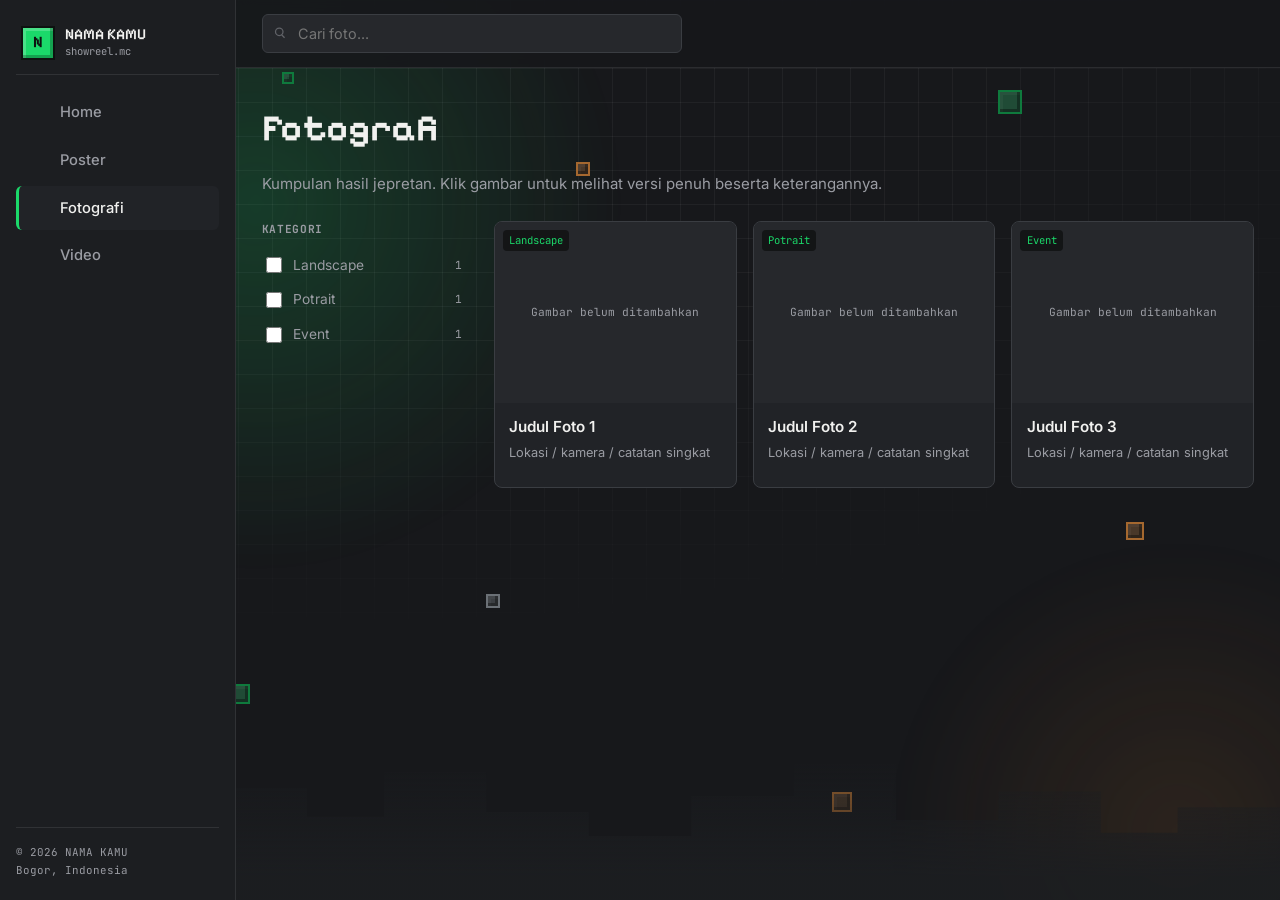
==== fotografi.html @ 1e665760 "Add files via upload" ====
<!DOCTYPE html>
<html lang="id">
<head>
<meta charset="UTF-8">
<meta name="viewport" content="width=device-width, initial-scale=1.0">
<title>Fotografi — Portofolio</title>
<link rel="stylesheet" href="css/style.css">
</head>
<body>

  <div class="bg-decor" aria-hidden="true">
    <div class="bg-grid"></div>
    <div class="bg-glow-drift"><div class="bg-glow" id="bg-glow"></div></div>
    <div class="bg-glow-drift alt"><div class="bg-glow dirt" id="bg-glow-2"></div></div>
    <div class="bg-block g" data-depth="18" style="width:24px;height:24px; top:10%; left:78%;"></div>
    <div class="bg-block d" data-depth="10" style="width:18px;height:18px; top:58%; left:88%; animation-delay:1.5s;"></div>
    <div class="bg-block" data-depth="14" style="width:16px;height:16px; top:30%; left:6%; animation-delay:.8s;"></div>
    <div class="bg-block g" data-depth="8" style="width:20px;height:20px; top:76%; left:18%; animation-delay:2.4s;"></div>
    <div class="bg-block d" data-depth="20" style="width:14px;height:14px; top:18%; left:45%; animation-delay:3.1s;"></div>
    <div class="bg-block s" data-depth="12" style="width:16px;height:16px; top:46%; left:92%; animation-delay:1.1s;"></div>
    <div class="bg-block s sparkle" data-depth="24" style="width:14px;height:14px; top:66%; left:38%; animation-delay:.4s;"></div>
    <div class="bg-block g" data-depth="16" style="width:12px;height:12px; top:8%; left:22%; animation-delay:2s;"></div>
    <div class="bg-block d" data-depth="9" style="width:20px;height:20px; top:88%; left:65%; animation-delay:1.8s;"></div>
    <div class="bg-skyline"></div>
  </div>

  <div class="particle-layer" id="particle-layer"></div>

  <div class="wipe" id="wipe"><span class="wipe-spinner"></span></div>

  <div class="app-shell">
    <aside class="sidebar" id="sidebar"></aside>

    <div class="main">
      <div class="topbar">
        <div class="search-box">
          <span class="ic-search"></span>
          <input type="text" id="photo-search" placeholder="Cari foto...">
        </div>
      </div>

      <div class="content">
        <div class="page-head">
          <h1>Fotografi</h1>
          <p>Kumpulan hasil jepretan. Klik gambar untuk melihat versi penuh beserta keterangannya.</p>
        </div>

        <div class="gallery-layout" style="margin-top:1.6rem;">
          <aside class="filter-rail" id="photo-filters"></aside>
          <div class="card-grid" id="photo-grid"></div>
        </div>
      </div>
    </div>
  </div>

  <div class="lightbox" id="lightbox">
    <div class="lb-stage">
      <button class="lb-close">Tutup ✕</button>
      <button class="lb-nav prev">‹</button>
      <button class="lb-nav next">›</button>
      <img src="" alt="">
      <div class="lb-cap"></div>
    </div>
  </div>

  <script src="js/config.js"></script>
  <script src="js/main.js"></script>
</body>
</html>
---- css/style.css ----
/* =========================================================================
   PORTFOLIO — "INVENTORY" THEME
   Layout terinspirasi Modrinth (sidebar nav, search+filter, card grid,
   hijau khas). Tema visual Minecraft: kartu seperti slot inventory,
   font blocky ala pixel-art, aksen rumput/dirt/stone.
   ========================================================================= */

@import url('https://fonts.googleapis.com/css2?family=Pixelify+Sans:wght@400;500;600;700&family=Inter:wght@400;500;600;700&family=JetBrains+Mono:wght@400;500;700&display=swap');

:root{
  --bg:        #17181b;
  --bg-alt:    #1c1e21;
  --panel:     #212327;
  --slot:      #26282c;
  --slot-line: #3a3d42;
  --line:      rgba(255,255,255,.09);
  --text:      #f1f1ef;
  --muted:     #9a9ca3;

  --green:      #1bd96a;   /* Modrinth green / grass */
  --green-dim:  #0f7a3d;
  --green-glow: rgba(27,217,106,.35);
  --dirt:       #a5682f;   /* minecraft dirt accent */
  --redstone:   #e13c3c;

  --display: 'Pixelify Sans', 'Inter', sans-serif;
  --body: 'Inter', -apple-system, sans-serif;
  --mono: 'JetBrains Mono', monospace;

  --ease: cubic-bezier(.2,.7,.3,1);
  --r: 8px; /* base corner radius, chunky not round */
}

*{ box-sizing:border-box; -webkit-tap-highlight-color: transparent; }
html{ scroll-behavior:smooth; overflow-x:hidden; }

body{
  margin:0;
  background: var(--bg);
  color: var(--text);
  font-family: var(--body);
  line-height:1.55;
  -webkit-font-smoothing:antialiased;
  position: relative;
  overflow-x: hidden;
  width: 100%;
}

/* ---------------------------------------------------------------------
   BACKGROUND — pixel grid + drifting glow + floating blocks
--------------------------------------------------------------------- */
.bg-decor{
  position: fixed; inset:0;
  z-index: -1;
  overflow: hidden;
  pointer-events: none;
}
.bg-grid{
  position:absolute; inset:0;
  background-image:
    linear-gradient(var(--line) 1px, transparent 1px),
    linear-gradient(90deg, var(--line) 1px, transparent 1px);
  background-size: 34px 34px;
  opacity: .55;
  -webkit-mask-image: radial-gradient(ellipse 90% 75% at 30% 0%, #000 45%, transparent 100%);
          mask-image: radial-gradient(ellipse 90% 75% at 30% 0%, #000 45%, transparent 100%);
}
.bg-glow-drift{
  position:absolute;
  width: 60vw; height: 60vw; max-width:900px; max-height:900px;
  left: -10%; top: -20%;
  animation: glow-drift 22s ease-in-out infinite alternate;
  will-change: transform;
}
.bg-glow-drift.alt{
  left:auto; right:-15%; top:auto; bottom:-25%;
  width: 46vw; height:46vw; max-width:640px; max-height:640px;
  animation: glow-drift-alt 26s ease-in-out infinite alternate;
}
.bg-glow{
  position:absolute; inset:0;
  background: radial-gradient(circle, var(--green-glow) 0%, transparent 68%);
  filter: blur(10px);
  opacity: .55;
  will-change: transform;
}
.bg-glow.dirt{
  background: radial-gradient(circle, rgba(165,104,47,.28) 0%, transparent 70%);
}
@keyframes glow-drift{
  0%{ transform: translate(0,0) scale(1); }
  100%{ transform: translate(8vw, 10vh) scale(1.12); }
}
@keyframes glow-drift-alt{
  0%{ transform: translate(0,0) scale(1); }
  100%{ transform: translate(-6vw,-8vh) scale(1.15); }
}

/* skyline — jagged blocky terrain silhouette pinned to the bottom */
.bg-skyline{
  position:absolute; left:0; right:0; bottom:0;
  height: 160px;
  background: linear-gradient(180deg, transparent, var(--bg-alt) 85%);
  opacity:.9;
  clip-path: polygon(
    0% 100%, 0% 55%, 6% 55%, 6% 40%, 12% 40%, 12% 62%, 18% 62%, 18% 30%,
    24% 30%, 24% 48%, 30% 48%, 30% 20%, 38% 20%, 38% 45%, 46% 45%, 46% 60%,
    54% 60%, 54% 35%, 62% 35%, 62% 15%, 70% 15%, 70% 50%, 78% 50%, 78% 32%,
    86% 32%, 86% 58%, 92% 58%, 92% 42%, 100% 42%, 100% 100%
  );
}

.bg-block{
  position:absolute;
  border: 2px solid var(--slot-line);
  background: var(--panel);
  box-shadow: inset -3px -3px 0 rgba(0,0,0,.35), inset 3px 3px 0 rgba(255,255,255,.04);
  animation: block-float 7s ease-in-out infinite;
  will-change: transform;
}
.bg-block.g{ background: color-mix(in srgb, var(--green) 22%, var(--panel)); border-color: var(--green-dim); }
.bg-block.d{ background: color-mix(in srgb, var(--dirt) 30%, var(--panel)); border-color: var(--dirt); }
.bg-block.s{ background: color-mix(in srgb, #9aa0a6 22%, var(--panel)); border-color:#6b7076; }
.bg-block.sparkle{ animation: block-float 7s ease-in-out infinite, sparkle 2.6s ease-in-out infinite; }
@keyframes block-float{
  0%, 100%{ transform: translateY(0) rotate(0deg); }
  50%{ transform: translateY(-16px) rotate(4deg); }
}
@keyframes sparkle{
  0%, 100%{ box-shadow: inset -3px -3px 0 rgba(0,0,0,.35), inset 3px 3px 0 rgba(255,255,255,.04), 0 0 0 rgba(93,214,255,0); }
  50%{ box-shadow: inset -3px -3px 0 rgba(0,0,0,.35), inset 3px 3px 0 rgba(255,255,255,.1), 0 0 14px 3px rgba(93,214,255,.55); }
}
@media (max-width: 760px){ .bg-block{ display:none; } .bg-skyline{ height:100px; } }
@media (prefers-reduced-motion: reduce){
  .bg-glow-drift, .bg-block{ animation: none; }
}

/* cursor-trail / click-burst particles (spawned by JS) */
.particle-layer{ position:fixed; inset:0; z-index:9997; pointer-events:none; overflow:hidden; }
.particle{
  position:absolute;
  width:6px; height:6px;
  border: 1px solid rgba(0,0,0,.3);
  opacity: .9;
  animation: particle-pop .6s ease-out forwards;
}
@keyframes particle-pop{
  0%{ transform: translate(0,0) scale(1); opacity:.9; }
  100%{ transform: translate(var(--px,0), var(--py,-24px)) scale(.4); opacity:0; }
}
@media (pointer: coarse){ .particle-layer{ display:none; } }
@media (prefers-reduced-motion: reduce){ .particle-layer{ display:none; } }

img{ max-width:100%; display:block; }
a{ color:inherit; text-decoration:none; }
::selection{ background: var(--green); color:#0d1210; }
button{ font-family:inherit; }

a:focus-visible, button:focus-visible, input:focus-visible{
  outline: 2px solid var(--green);
  outline-offset: 2px;
}

/* quiet page-fade (kept subtle, no big wipe) */
.wipe{
  position: fixed; inset:0; z-index:9998;
  background: var(--bg); opacity:1; pointer-events:none;
  display:flex; align-items:center; justify-content:center;
}
.wipe.reveal{ animation: fade-out .3s ease forwards; }
.wipe.cover{ animation: fade-in .2s ease forwards; }
@keyframes fade-out{ to{ opacity:0; } }
@keyframes fade-in{ from{ opacity:0; } to{ opacity:1; } }

.wipe-spinner{
  width: 34px; height: 34px;
  border: 3px solid var(--slot-line);
  border-top-color: var(--green);
  border-radius: 50%;
  opacity:0;
  animation: spin .7s linear infinite;
}
/* only show the spinner once the cover has had a moment to hold (avoids a flash on fast loads) */
.wipe.cover .wipe-spinner{ animation: spin .7s linear infinite, spinner-appear .5s ease .12s forwards; }
@keyframes spin{ to{ transform: rotate(360deg); } }
@keyframes spinner-appear{ to{ opacity:1; } }

[data-reveal]{
  opacity:0; transform: translateY(14px);
  transition: opacity .5s var(--ease), transform .5s var(--ease);
  transition-delay: var(--d,0s);
}
[data-reveal].in{ opacity:1; transform:translateY(0); }
@media (prefers-reduced-motion: reduce){
  .wipe{ display:none; }
  .wipe-spinner{ display:none; }
  [data-reveal]{ opacity:1; transform:none; transition:none; }
}

/* =========================================================================
   APP SHELL — sidebar + topbar + content, ala Modrinth
   ========================================================================= */
.app-shell{
  display:flex;
  min-height:100vh;
}

/* ---- Sidebar ---- */
.sidebar{
  width: 236px; flex-shrink:0;
  background: var(--bg-alt);
  border-right: 1px solid var(--line);
  display:flex; flex-direction:column;
  position: sticky; top:0; height:100vh;
  padding: 1.3rem 1rem;
}
.sb-brand{
  display:flex; align-items:center; gap:.65rem;
  padding: .3rem .3rem .9rem;
  margin-bottom: .6rem;
  border-bottom: 1px solid var(--line);
}
.sb-brand .sb-logo{
  width: 34px; height:34px;
  background: var(--green);
  border: 2px solid #0d1210;
  box-shadow: inset -3px -3px 0 rgba(0,0,0,.25), inset 3px 3px 0 rgba(255,255,255,.2);
  display:flex; align-items:center; justify-content:center;
  font-family: var(--display); font-weight:700; color:#0d1210; font-size:1rem;
}
.sb-brand .sb-name{
  font-family: var(--display); font-weight:600; font-size:.95rem;
  line-height:1.15;
}
.sb-brand .sb-tag{ font-family: var(--mono); font-size:.66rem; color:var(--muted); }

.sb-nav{ display:flex; flex-direction:column; gap:.25rem; margin-top:.4rem; }
.sb-link{
  display:flex; align-items:center; gap:.7rem;
  padding: .65rem .75rem;
  border-radius: 6px;
  color: var(--muted);
  font-size:.92rem; font-weight:500;
  border-left: 3px solid transparent;
  transition: background .15s ease, color .15s ease, border-color .15s ease;
}
.sb-link .ic{
  width:18px; height:18px; flex-shrink:0;
  background: currentColor;
  -webkit-mask-size: contain; mask-size: contain;
  -webkit-mask-repeat:no-repeat; mask-repeat:no-repeat;
  -webkit-mask-position:center; mask-position:center;
  opacity:.85;
}
.sb-link:hover{ background: var(--panel); color: var(--text); }
.sb-link.active{
  background: var(--panel); color: var(--text);
  border-left-color: var(--green);
}
.sb-link.active .ic{ opacity:1; }
.sb-link .n{ font-family:var(--mono); font-size:.68rem; color:var(--green); margin-right:.1rem; }

.sb-foot{
  margin-top:auto; padding-top:1rem; border-top:1px solid var(--line);
  font-family: var(--mono); font-size:.68rem; color: var(--muted); line-height:1.6;
}

@media (max-width: 860px){
  .app-shell{ flex-direction:column; }
  .sidebar{
    position: sticky; top:0; z-index: 60;
    width:100%; height:auto;
    flex-direction:row; align-items:center; gap:.75rem;
    padding:.7rem .9rem;
    background: rgba(28,30,33,.92);
    backdrop-filter: blur(10px);
  }
  .sb-brand{ border-bottom:0; margin-bottom:0; padding:0; gap:.5rem; flex-shrink:0; }
  .sb-brand .sb-tag{ display:none; }
  .sb-brand .sb-name{ font-size:.82rem; max-width: 30vw; overflow:hidden; text-overflow:ellipsis; white-space:nowrap; }
  .sb-nav{
    flex-direction:row; margin-top:0; flex:1; gap:.15rem;
    overflow-x:auto; scrollbar-width:none;
    -webkit-mask-image: linear-gradient(90deg, transparent, #000 12px, #000 88%, transparent);
            mask-image: linear-gradient(90deg, transparent, #000 12px, #000 88%, transparent);
  }
  .sb-nav::-webkit-scrollbar{ display:none; }
  .sb-link{
    border-left:0; border-bottom:3px solid transparent;
    white-space:nowrap; padding:.55rem .6rem; font-size:.85rem;
  }
  .sb-link .ic{ width:16px; height:16px; }
  .sb-link.active{ border-bottom-color: var(--green); }
  .sb-foot{ display:none; }
}

@media (max-width: 480px){
  .sb-brand .sb-name{ max-width: 26vw; }
  .sb-link .sb-label{ display:none; }
  .sb-link{ padding:.55rem; }
  .sb-link .ic{ width:19px; height:19px; margin:0 auto; }
}

/* ---- Main / topbar ---- */
.main{ flex:1; min-width:0; }
.topbar{
  position: sticky; top:0; z-index:50;
  background: rgba(23,24,27,.9);
  backdrop-filter: blur(10px);
  border-bottom: 1px solid var(--line);
  padding: .9rem 1.6rem;
  display:flex; align-items:center; gap:1rem; flex-wrap:wrap;
}
.search-box{
  flex:1; min-width: 180px; max-width: 420px;
  position:relative;
}
.search-box input{
  width:100%; background: var(--slot);
  border: 1px solid var(--slot-line);
  border-radius: 6px;
  padding: .6rem .8rem .6rem 2.2rem;
  color: var(--text); font-family: var(--body); font-size:.9rem;
  transition: border-color .15s ease;
}
.search-box input:focus{ border-color: var(--green); outline:none; }
.search-box .ic-search{
  position:absolute; left:.7rem; top:50%; transform:translateY(-50%);
  width:15px; height:15px; opacity:.5;
  background: var(--muted);
  -webkit-mask-image: url("data:image/svg+xml;utf8,<svg xmlns='http://www.w3.org/2000/svg' viewBox='0 0 24 24'><path d='M10 4a6 6 0 1 1 0 12 6 6 0 0 1 0-12Zm8.5 15.5-4.4-4.4' stroke='%23000' stroke-width='2' fill='none'/></svg>");
  mask-image: url("data:image/svg+xml;utf8,<svg xmlns='http://www.w3.org/2000/svg' viewBox='0 0 24 24'><path d='M10 4a6 6 0 1 1 0 12 6 6 0 0 1 0-12Zm8.5 15.5-4.4-4.4' stroke='%23000' stroke-width='2' fill='none'/></svg>");
  -webkit-mask-repeat:no-repeat; mask-repeat:no-repeat;
  -webkit-mask-size:contain; mask-size:contain;
}
.topbar-title{
  font-family: var(--mono); font-size:.78rem; color: var(--muted);
}

/* keep topbar pinned right below the sticky mobile nav bar, not overlapping it */
@media (max-width: 860px){
  .topbar{ top: 58px; }
}

.content{ padding: 2rem 1.6rem 4rem; max-width: 1160px; margin:0 auto; }

@media (max-width: 640px){
  .topbar{ padding: .7rem 1rem; }
  .content{ padding: 1.4rem 1rem 3rem; }
}

/* =========================================================================
   HOME — project-header style
   ========================================================================= */
.proj-header{
  display:flex; gap: 2rem; align-items:flex-start;
  padding: 2rem;
  margin-bottom: 2.4rem;
  background: transparent;
  border: 1px solid transparent;
  border-radius: var(--r);
  flex-wrap:wrap;
  position: relative;
  z-index: 1;
  perspective: 900px;
}
.proj-icon{
  width: 340px;
  aspect-ratio: 3 / 4.4;
  flex-shrink:0;
  background: transparent;
  border: 2px solid transparent;
  overflow:hidden; position:relative;
  transform-style: preserve-3d;
  transition: box-shadow .25s ease, border-color .25s ease, transform .35s ease;
  will-change: transform;
}
.proj-icon:hover{
  border-color: var(--green);
  box-shadow: 0 0 0 4px var(--green-glow), 0 12px 32px -8px rgba(0,0,0,.6);
}
.proj-icon img{
  width:100%; height:100%; object-fit:cover; object-position: top center;
  transition: transform .35s var(--ease);
  transform: translateZ(20px) scale(1.02);
  -webkit-mask-image: linear-gradient(to bottom, #000 72%, transparent 100%);
  mask-image: linear-gradient(to bottom, #000 72%, transparent 100%);
}
.proj-icon:hover img{ transform: translateZ(20px) scale(1.07); }
.proj-icon .icon-corner{
  position:absolute; width:14px; height:14px;
  border: 2px solid var(--green);
  opacity:0; transition: opacity .25s ease;
  pointer-events:none;
}
.proj-icon .icon-corner.tl{ top:8px; left:8px; border-right:0; border-bottom:0; }
.proj-icon .icon-corner.tr{ top:8px; right:8px; border-left:0; border-bottom:0; }
.proj-icon .icon-corner.bl{ bottom:8px; left:8px; border-right:0; border-top:0; }
.proj-icon .icon-corner.br{ bottom:8px; right:8px; border-left:0; border-top:0; }
.proj-icon:hover .icon-corner{ opacity:1; }
@media (max-width: 600px){
  .proj-header{ flex-direction:column; align-items:center; text-align:center; gap:1.2rem; padding:1.4rem; }
  .proj-icon{ width: min(280px, 72vw); }
  .proj-info{ min-width:0; width:100%; }
  .proj-desc{ margin-left:auto; margin-right:auto; }
  .stat-row, .action-row{ justify-content:center; }
  .meta-row{ justify-content:center; text-align:left; }
}

.proj-info{ flex:1; min-width:240px; }
.proj-title{
  font-family: var(--display); font-weight:700;
  font-size: clamp(1.9rem, 4vw, 2.7rem);
  line-height:1.15; margin: 0 0 .3rem;
}
.proj-role{
  font-family: var(--mono); color: var(--green); font-size:.88rem; margin-bottom:.8rem;
}
.proj-desc{ color: var(--muted); max-width: 56em; font-size:.98rem; }

.stat-row{ display:flex; gap:1.6rem; margin-top:1.2rem; flex-wrap:wrap; }
.stat{ display:flex; flex-direction:column; }
.stat .stat-num{ font-family: var(--display); font-weight:600; font-size:1.3rem; color:var(--text); }
.stat .stat-label{ font-family: var(--mono); font-size:.7rem; color: var(--muted); text-transform:uppercase; letter-spacing:.05em; }

.action-row{ display:flex; gap:.6rem; margin-top:1.4rem; flex-wrap:wrap; }
.btn{
  display:inline-flex; align-items:center; gap:.5rem;
  padding: .6rem 1.1rem;
  font-size:.88rem; font-weight:600;
  border-radius:6px; border:1px solid transparent;
  transition: filter .15s ease, background .15s ease, border-color .15s ease;
}
.btn-primary{ background: var(--green); color:#0d1210; }
.btn-primary:hover{ filter: brightness(1.08); }
.btn-ghost{ background: var(--panel); border-color: var(--slot-line); color: var(--text); }
.btn-ghost:hover{ border-color: var(--green); color: var(--green); }

/* meta info row (lokasi/status) */
.meta-row{ display:flex; gap:2rem; margin-top:1.4rem; flex-wrap:wrap; }
.meta-item .meta-label{ font-size:.78rem; color:var(--muted); }
.meta-item .meta-value{ font-size:.92rem; font-weight:500; }

/* section headers */
.section-h{
  display:flex; align-items:baseline; justify-content:space-between;
  margin: 2.6rem 0 1.2rem;
}
.section-h h2{
  font-family: var(--display); font-weight:600;
  font-size: 1.3rem; margin:0;
}
.section-h .section-sub{ font-family: var(--mono); font-size:.72rem; color: var(--muted); }

/* categories / tags chip list (software) */
.chip-grid{ display:flex; flex-wrap:wrap; gap:.6rem; }
.chip{
  display:flex; align-items:center; gap:.55rem;
  background: var(--slot); border:1px solid var(--slot-line);
  padding: .5rem .85rem;
  border-radius:6px;
  font-size:.85rem;
  transition: border-color .15s ease, transform .15s ease;
}
.chip:hover{ border-color: var(--green); transform: translateY(-1px); }
.chip img{ width:18px; height:18px; object-fit:contain; }
.chip .ph-logo{
  width:18px; height:18px; border-radius:3px;
  background: var(--panel); color: var(--green);
  display:flex; align-items:center; justify-content:center;
  font-size:.55rem; font-weight:700;
}

/* =========================================================================
   GALLERY LAYOUT — filter rail + card grid (poster/fotografi/video)
   ========================================================================= */
.gallery-layout{ display:flex; gap: 2rem; align-items:flex-start; }

.filter-rail{
  width: 200px; flex-shrink:0;
  position: sticky; top: 5.2rem;
}
.filter-block{ margin-bottom: 1.6rem; }
.filter-block h3{
  font-family: var(--mono); font-size:.7rem; text-transform:uppercase;
  letter-spacing:.06em; color: var(--muted); margin: 0 0 .6rem;
}
.filter-opt{
  display:flex; align-items:center; gap:.55rem;
  padding: .4rem 0;
  font-size:.86rem; cursor:pointer; color: var(--muted);
}
.filter-opt:hover{ color: var(--text); }
.filter-opt input{ accent-color: var(--green); width:16px; height:16px; flex-shrink:0; }
.filter-opt.active{ color: var(--text); }
.filter-opt .fo-count{ margin-left:auto; font-family:var(--mono); font-size:.7rem; color: var(--muted); }

@media (max-width: 860px){
  .gallery-layout{ flex-direction:column; }
  .filter-rail{ width:100%; position:static; }
  .filter-block{ margin-bottom: .8rem; }
  .filter-block > .filter-opts{ display:flex; flex-wrap:wrap; gap:.4rem .7rem; }
  .filter-opt{
    padding: .5rem .7rem;
    background: var(--panel); border:1px solid var(--slot-line); border-radius:6px;
  }
}

.card-grid{
  flex:1; min-width:0;
  display:grid; grid-template-columns: repeat(3, 1fr);
  gap: 1rem;
}
@media (max-width: 980px){ .card-grid{ grid-template-columns: repeat(2,1fr); } }
@media (max-width: 560px){ .card-grid{ grid-template-columns: 1fr; } }

/* inventory-slot card */
.slot-card{
  background: var(--panel);
  border: 1px solid var(--slot-line);
  border-radius: var(--r);
  overflow:hidden;
  cursor: pointer;
  transition: border-color .18s ease, box-shadow .18s ease, transform .18s ease;
}
.slot-card:hover{
  border-color: var(--green);
  box-shadow: 0 0 0 3px var(--green-glow);
  transform: translateY(-2px);
}
.slot-thumb{
  position:relative; aspect-ratio: 4/3;
  background: var(--slot);
  overflow:hidden;
}
.slot-thumb img{
  width:100%; height:100%; object-fit:cover;
  transition: transform .4s var(--ease);
}
.slot-card:hover .slot-thumb img{ transform: scale(1.06); }
.slot-thumb .slot-tag{
  position:absolute; top:.5rem; left:.5rem;
  font-family: var(--mono); font-size:.66rem;
  background: rgba(13,14,15,.72); padding:.15rem .4rem; border-radius:4px;
  color: var(--green);
}
.slot-body{ padding: .8rem .9rem .95rem; }
.slot-title{ font-weight:600; font-size:.95rem; margin-bottom:.25rem; }
.slot-sub{ color: var(--muted); font-size:.8rem; }
.slot-foot{ display:flex; gap:.4rem; margin-top:.55rem; flex-wrap:wrap; }
.pill{
  font-family: var(--mono); font-size:.66rem;
  background: var(--slot); border:1px solid var(--slot-line);
  padding: .18rem .5rem; border-radius:4px; color: var(--muted);
}

/* video-specific play overlay */
.slot-thumb .play-btn{ position:absolute; inset:0; display:flex; align-items:center; justify-content:center; }
.play-btn span{
  width:46px; height:46px; border-radius:50%;
  background: rgba(13,14,15,.55); border: 2px solid var(--green);
  display:flex; align-items:center; justify-content:center;
  transition: transform .2s ease, background .2s ease;
}
.slot-card:hover .play-btn span{ transform: scale(1.08); background: rgba(27,217,106,.9); }
.play-btn span::before{
  content:""; border-style:solid; border-width:7px 0 7px 11px;
  border-color: transparent transparent transparent #0d1210;
  margin-left:3px;
}

/* empty state */
.empty-state{
  grid-column: 1/-1;
  border: 1px dashed var(--slot-line);
  background: var(--panel);
  padding: 3rem 1.5rem; text-align:center;
  color: var(--muted); font-family: var(--mono); font-size:.85rem;
}
.empty-state b{ color: var(--text); }

/* =========================================================================
   LIGHTBOX / VIDEO MODAL
   ========================================================================= */
.lightbox{
  position: fixed; inset:0; z-index:700;
  background: rgba(10,11,12,.94);
  display:flex; align-items:center; justify-content:center;
  padding: 2rem; opacity:0; pointer-events:none;
  transition: opacity .25s ease;
}
.lightbox.open{ opacity:1; pointer-events:auto; }
.lightbox .lb-stage{ position:relative; transform: scale(.95); transition: transform .25s var(--ease); }
.lightbox.open .lb-stage{ transform: scale(1); }
.lightbox img{ max-height:82vh; max-width:88vw; object-fit:contain; border:2px solid var(--slot-line); border-radius: var(--r); }
.lightbox .lb-close{
  position:absolute; top:1.3rem; right:1.5rem;
  font-family: var(--mono); font-size:.78rem;
  color: var(--text); border:1px solid var(--slot-line);
  background: var(--panel); padding:.5rem .8rem; cursor:pointer; border-radius:6px;
}
.lightbox .lb-nav{
  position:absolute; top:50%; transform: translateY(-50%);
  font-family: var(--mono); font-size:1.3rem;
  color: var(--text); background: var(--panel);
  border: 1px solid var(--slot-line); width:42px; height:42px; border-radius:6px;
  display:flex; align-items:center; justify-content:center; cursor:pointer;
}
.lb-nav.prev{ left:-3.4rem; } .lb-nav.next{ right:-3.4rem; }
@media (max-width: 900px){ .lb-nav.prev{ left:.5rem; } .lb-nav.next{ right:.5rem; } }
.lightbox .lb-cap{
  position:absolute; bottom:-2.3rem; left:0; right:0; text-align:center;
  font-family: var(--mono); color: var(--muted); font-size:.8rem;
}

.video-modal{
  position: fixed; inset:0; z-index:700;
  background: rgba(10,11,12,.95);
  display:flex; align-items:center; justify-content:center;
  padding: 2rem; opacity:0; pointer-events:none;
  transition: opacity .25s ease;
}
.video-modal.open{ opacity:1; pointer-events:auto; }
.video-modal .vm-inner{ width:min(920px,100%); transform: scale(.96); transition: transform .25s var(--ease); }
.video-modal.open .vm-inner{ transform: scale(1); }
.video-modal video, .video-modal iframe{
  width:100%; aspect-ratio:16/9; border:2px solid var(--slot-line); border-radius: var(--r); background:#000;
}
.video-modal .lb-close{
  position:absolute; top:1.3rem; right:1.5rem;
  font-family: var(--mono); font-size:.78rem;
  color: var(--text); border:1px solid var(--slot-line);
  background: var(--panel); padding:.5rem .8rem; cursor:pointer; border-radius:6px;
}

@media (max-width: 640px){
  .lightbox, .video-modal{ padding: 1rem; }
  .lightbox .lb-close, .video-modal .lb-close{ top:.6rem; right:.6rem; padding:.4rem .65rem; font-size:.7rem; }
  .lightbox .lb-cap{ bottom:-1.9rem; font-size:.72rem; }
}

/* page head (used lightly on gallery pages above filter/grid) */
.page-head{ margin-bottom: .4rem; }
.page-head h1{
  font-family: var(--display); font-weight:700;
  font-size: clamp(1.7rem, 3.5vw, 2.3rem); margin:0 0 .3rem;
}
.page-head p{ color: var(--muted); font-size:.94rem; max-width:52em; }
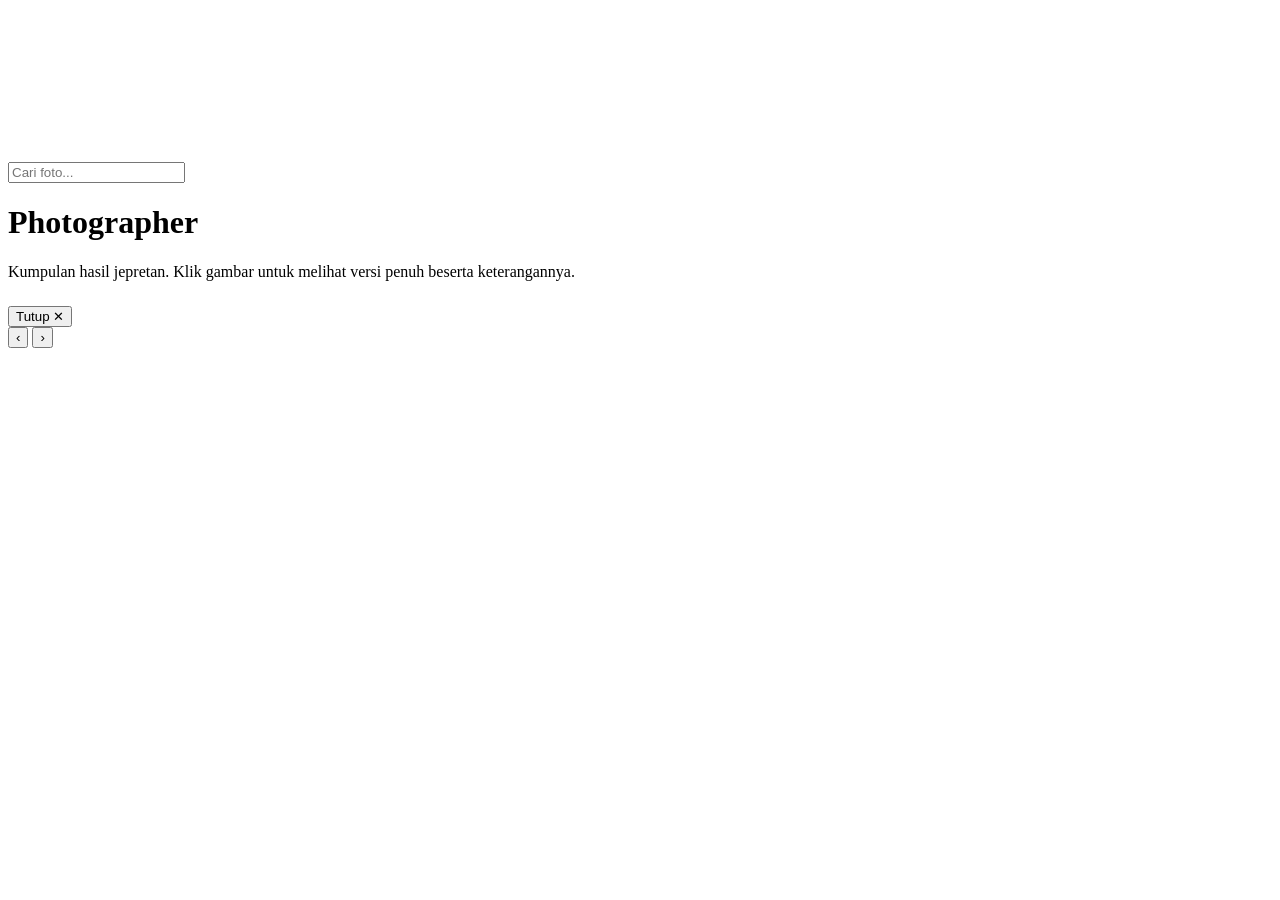
==== commit f464f078: "Add files via upload" ====
--- a/fotografi.html
+++ b/fotografi.html
@@ -3,7 +3,7 @@
 <head>
 <meta charset="UTF-8">
 <meta name="viewport" content="width=device-width, initial-scale=1.0">
-<title>Fotografi — Portofolio</title>
+<title>Photographer — Portofolio</title>
 <link rel="stylesheet" href="css/style.css">
 </head>
 <body>
@@ -41,7 +41,7 @@
 
       <div class="content">
         <div class="page-head">
-          <h1>Fotografi</h1>
+          <h1>Photographer</h1>
           <p>Kumpulan hasil jepretan. Klik gambar untuk melihat versi penuh beserta keterangannya.</p>
         </div>
 
@@ -54,8 +54,8 @@
   </div>
 
   <div class="lightbox" id="lightbox">
+    <button class="lb-close">Tutup ✕</button>
     <div class="lb-stage">
-      <button class="lb-close">Tutup ✕</button>
       <button class="lb-nav prev">‹</button>
       <button class="lb-nav next">›</button>
       <img src="" alt="">
